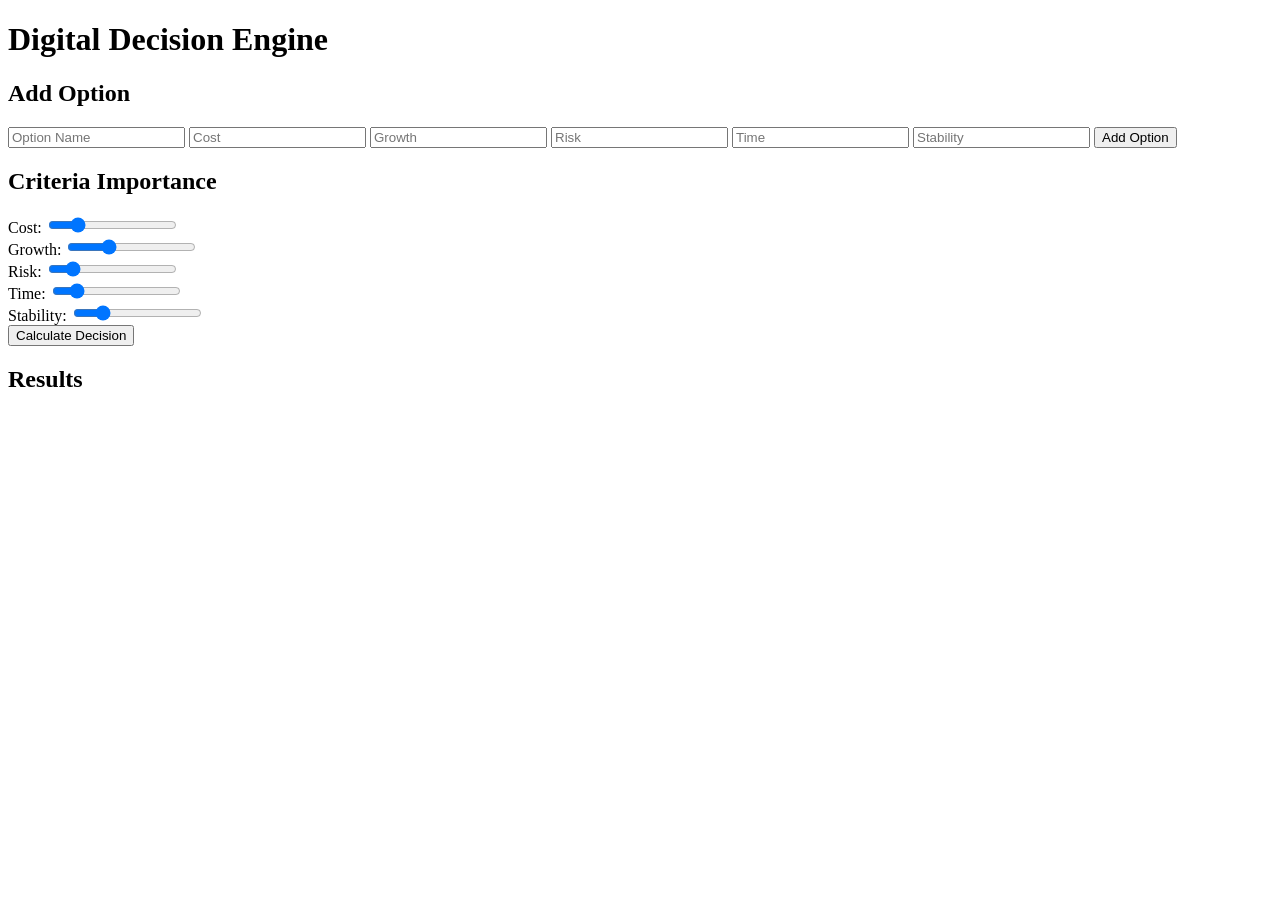
==== index.html @ e44c8241 "Initial commit" ====
<!DOCTYPE html>
<html lang="en">
<head>
  <meta charset="UTF-8">
  <title>Digital Decision Engine</title>
  <link rel="stylesheet" href="style.css">
</head>
<body>

<h1>Digital Decision Engine</h1>

<div class="panel">
  <h2>Add Option</h2>

  <input id="name" placeholder="Option Name">

  <input type="number" id="cost" placeholder="Cost">
  <input type="number" id="growth" placeholder="Growth">
  <input type="number" id="risk" placeholder="Risk">
  <input type="number" id="time" placeholder="Time">
  <input type="number" id="stability" placeholder="Stability">

  <button onclick="addOption()">Add Option</button>
</div>

<div class="panel">
  <h2>Criteria Importance</h2>

  Cost: <input type="range" id="wCost" min="0" max="1" step="0.05" value="0.2"><br>
  Growth: <input type="range" id="wGrowth" min="0" max="1" step="0.05" value="0.3"><br>
  Risk: <input type="range" id="wRisk" min="0" max="1" step="0.05" value="0.15"><br>
  Time: <input type="range" id="wTime" min="0" max="1" step="0.05" value="0.15"><br>
  Stability: <input type="range" id="wStability" min="0" max="1" step="0.05" value="0.2">
</div>

<button onclick="calculate()">Calculate Decision</button>

<div class="panel">
  <h2>Results</h2>
  <ul id="result"></ul>
</div>

<script src="app.js"></script>
</body>
</html>
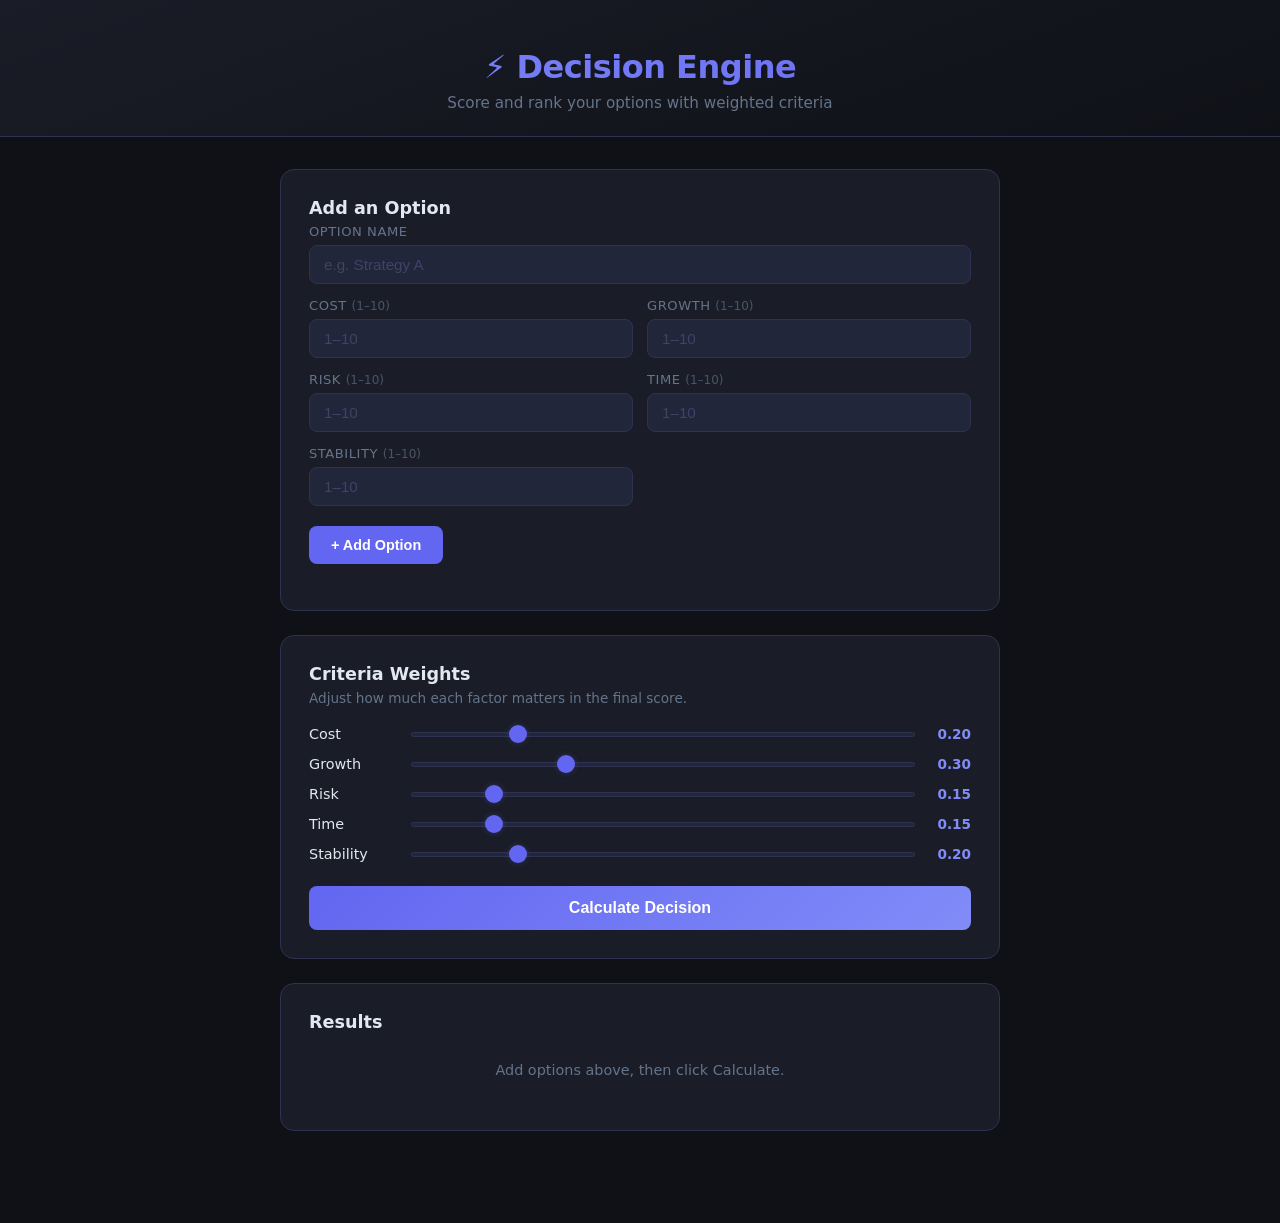
==== commit 71786eb2: "Redesign UI and fix results output" ====
--- a/index.html
+++ b/index.html
@@ -2,44 +2,96 @@
 <html lang="en">
 <head>
   <meta charset="UTF-8">
+  <meta name="viewport" content="width=device-width, initial-scale=1.0">
   <title>Digital Decision Engine</title>
-  <link rel="stylesheet" href="style.css">
+  <link rel="stylesheet" href="styles/main.css">
 </head>
 <body>
 
-<h1>Digital Decision Engine</h1>
+  <header>
+    <div class="logo">⚡ Decision Engine</div>
+    <p class="subtitle">Score and rank your options with weighted criteria</p>
+  </header>
 
-<div class="panel">
-  <h2>Add Option</h2>
+  <main>
 
-  <input id="name" placeholder="Option Name">
+    <!-- Add Option Panel -->
+    <section class="card" id="inputSection">
+      <h2>Add an Option</h2>
+      <div class="input-grid">
+        <div class="input-group full-width">
+          <label for="name">Option Name</label>
+          <input id="name" type="text" placeholder="e.g. Strategy A">
+        </div>
+        <div class="input-group">
+          <label for="cost">Cost <span class="hint">(1–10)</span></label>
+          <input id="cost" type="number" min="1" max="10" placeholder="1–10">
+        </div>
+        <div class="input-group">
+          <label for="growth">Growth <span class="hint">(1–10)</span></label>
+          <input id="growth" type="number" min="1" max="10" placeholder="1–10">
+        </div>
+        <div class="input-group">
+          <label for="risk">Risk <span class="hint">(1–10)</span></label>
+          <input id="risk" type="number" min="1" max="10" placeholder="1–10">
+        </div>
+        <div class="input-group">
+          <label for="time">Time <span class="hint">(1–10)</span></label>
+          <input id="time" type="number" min="1" max="10" placeholder="1–10">
+        </div>
+        <div class="input-group">
+          <label for="stability">Stability <span class="hint">(1–10)</span></label>
+          <input id="stability" type="number" min="1" max="10" placeholder="1–10">
+        </div>
+      </div>
+      <button onclick="addOption()">+ Add Option</button>
 
-  <input type="number" id="cost" placeholder="Cost">
-  <input type="number" id="growth" placeholder="Growth">
-  <input type="number" id="risk" placeholder="Risk">
-  <input type="number" id="time" placeholder="Time">
-  <input type="number" id="stability" placeholder="Stability">
+      <div id="optionsList" class="options-list"></div>
+    </section>
 
-  <button onclick="addOption()">Add Option</button>
-</div>
+    <!-- Weights Panel -->
+    <section class="card" id="weightsSection">
+      <h2>Criteria Weights</h2>
+      <p class="section-hint">Adjust how much each factor matters in the final score.</p>
+      <div class="sliders">
+        <div class="slider-row">
+          <label>Cost</label>
+          <input type="range" id="wCost" min="0" max="1" step="0.05" value="0.2" oninput="updateLabel(this,'lCost')">
+          <span class="slider-val" id="lCost">0.20</span>
+        </div>
+        <div class="slider-row">
+          <label>Growth</label>
+          <input type="range" id="wGrowth" min="0" max="1" step="0.05" value="0.3" oninput="updateLabel(this,'lGrowth')">
+          <span class="slider-val" id="lGrowth">0.30</span>
+        </div>
+        <div class="slider-row">
+          <label>Risk</label>
+          <input type="range" id="wRisk" min="0" max="1" step="0.05" value="0.15" oninput="updateLabel(this,'lRisk')">
+          <span class="slider-val" id="lRisk">0.15</span>
+        </div>
+        <div class="slider-row">
+          <label>Time</label>
+          <input type="range" id="wTime" min="0" max="1" step="0.05" value="0.15" oninput="updateLabel(this,'lTime')">
+          <span class="slider-val" id="lTime">0.15</span>
+        </div>
+        <div class="slider-row">
+          <label>Stability</label>
+          <input type="range" id="wStability" min="0" max="1" step="0.05" value="0.2" oninput="updateLabel(this,'lStability')">
+          <span class="slider-val" id="lStability">0.20</span>
+        </div>
+      </div>
+      <button class="btn-primary" onclick="calculate()">Calculate Decision</button>
+    </section>
 
-<div class="panel">
-  <h2>Criteria Importance</h2>
+    <!-- Results Panel -->
+    <section class="card" id="resultsSection">
+      <h2>Results</h2>
+      <div id="resultEmpty" class="empty-state">Add options above, then click Calculate.</div>
+      <ul id="result" class="results-list"></ul>
+    </section>
 
-  Cost: <input type="range" id="wCost" min="0" max="1" step="0.05" value="0.2"><br>
-  Growth: <input type="range" id="wGrowth" min="0" max="1" step="0.05" value="0.3"><br>
-  Risk: <input type="range" id="wRisk" min="0" max="1" step="0.05" value="0.15"><br>
-  Time: <input type="range" id="wTime" min="0" max="1" step="0.05" value="0.15"><br>
-  Stability: <input type="range" id="wStability" min="0" max="1" step="0.05" value="0.2">
-</div>
+  </main>
 
-<button onclick="calculate()">Calculate Decision</button>
-
-<div class="panel">
-  <h2>Results</h2>
-  <ul id="result"></ul>
-</div>
-
-<script src="app.js"></script>
+  <script src="app.js"></script>
 </body>
 </html>
--- a/styles/main.css
+++ b/styles/main.css
@@ -0,0 +1,343 @@
+/* ── Reset & Base ── */
+*, *::before, *::after { box-sizing: border-box; margin: 0; padding: 0; }
+
+:root {
+  --bg: #0f1117;
+  --surface: #1a1d27;
+  --surface2: #22263a;
+  --border: #2e3250;
+  --accent: #6366f1;
+  --accent-hover: #4f52d9;
+  --accent-glow: rgba(99,102,241,0.25);
+  --green: #22c55e;
+  --text: #e2e8f0;
+  --muted: #64748b;
+  --radius: 14px;
+}
+
+body {
+  font-family: 'Segoe UI', system-ui, sans-serif;
+  background: var(--bg);
+  color: var(--text);
+  min-height: 100vh;
+  padding-bottom: 60px;
+}
+
+/* ── Header ── */
+header {
+  text-align: center;
+  padding: 48px 20px 24px;
+  background: linear-gradient(160deg, #1a1d27 0%, #0f1117 100%);
+  border-bottom: 1px solid var(--border);
+}
+
+.logo {
+  font-size: 2rem;
+  font-weight: 700;
+  letter-spacing: -0.5px;
+  background: linear-gradient(135deg, #818cf8, #6366f1);
+  -webkit-background-clip: text;
+  -webkit-text-fill-color: transparent;
+  background-clip: text;
+}
+
+.subtitle {
+  color: var(--muted);
+  margin-top: 8px;
+  font-size: 0.95rem;
+}
+
+/* ── Main Layout ── */
+main {
+  max-width: 760px;
+  margin: 0 auto;
+  padding: 32px 20px;
+  display: flex;
+  flex-direction: column;
+  gap: 24px;
+}
+
+/* ── Card ── */
+.card {
+  background: var(--surface);
+  border: 1px solid var(--border);
+  border-radius: var(--radius);
+  padding: 28px;
+}
+
+.card h2 {
+  font-size: 1.1rem;
+  font-weight: 600;
+  margin-bottom: 6px;
+  color: var(--text);
+}
+
+.section-hint {
+  color: var(--muted);
+  font-size: 0.85rem;
+  margin-bottom: 20px;
+}
+
+/* ── Input Grid ── */
+.input-grid {
+  display: grid;
+  grid-template-columns: 1fr 1fr;
+  gap: 14px;
+  margin-bottom: 20px;
+}
+
+.input-group {
+  display: flex;
+  flex-direction: column;
+  gap: 6px;
+}
+
+.input-group.full-width {
+  grid-column: 1 / -1;
+}
+
+label {
+  font-size: 0.82rem;
+  color: var(--muted);
+  font-weight: 500;
+  text-transform: uppercase;
+  letter-spacing: 0.04em;
+}
+
+.hint {
+  font-size: 0.75rem;
+  color: #475569;
+  text-transform: none;
+  letter-spacing: 0;
+}
+
+input[type="text"],
+input[type="number"] {
+  background: var(--surface2);
+  border: 1px solid var(--border);
+  border-radius: 8px;
+  color: var(--text);
+  padding: 10px 14px;
+  font-size: 0.95rem;
+  outline: none;
+  transition: border-color 0.2s, box-shadow 0.2s;
+  width: 100%;
+}
+
+input[type="text"]:focus,
+input[type="number"]:focus {
+  border-color: var(--accent);
+  box-shadow: 0 0 0 3px var(--accent-glow);
+}
+
+input::placeholder { color: #3d4466; }
+
+/* ── Buttons ── */
+button {
+  background: var(--accent);
+  color: #fff;
+  border: none;
+  border-radius: 8px;
+  padding: 11px 22px;
+  font-size: 0.9rem;
+  font-weight: 600;
+  cursor: pointer;
+  transition: background 0.2s, transform 0.1s, box-shadow 0.2s;
+}
+
+button:hover {
+  background: var(--accent-hover);
+  box-shadow: 0 4px 16px var(--accent-glow);
+}
+
+button:active { transform: scale(0.97); }
+
+.btn-primary {
+  width: 100%;
+  padding: 13px;
+  font-size: 1rem;
+  margin-top: 24px;
+  background: linear-gradient(135deg, #6366f1, #818cf8);
+}
+
+/* ── Options List ── */
+.options-list {
+  margin-top: 18px;
+  display: flex;
+  flex-direction: column;
+  gap: 8px;
+}
+
+.option-tag {
+  display: flex;
+  align-items: center;
+  justify-content: space-between;
+  background: var(--surface2);
+  border: 1px solid var(--border);
+  border-radius: 8px;
+  padding: 10px 14px;
+  font-size: 0.88rem;
+  color: var(--text);
+}
+
+.option-tag .tag-name {
+  font-weight: 600;
+  color: #a5b4fc;
+}
+
+.option-tag .tag-scores {
+  color: var(--muted);
+  font-size: 0.8rem;
+}
+
+/* ── Sliders ── */
+.sliders {
+  display: flex;
+  flex-direction: column;
+  gap: 14px;
+}
+
+.slider-row {
+  display: grid;
+  grid-template-columns: 90px 1fr 44px;
+  align-items: center;
+  gap: 12px;
+}
+
+.slider-row label {
+  text-transform: none;
+  letter-spacing: 0;
+  font-size: 0.9rem;
+  color: var(--text);
+}
+
+input[type="range"] {
+  -webkit-appearance: none;
+  appearance: none;
+  height: 5px;
+  background: var(--surface2);
+  border-radius: 99px;
+  outline: none;
+  cursor: pointer;
+  border: 1px solid var(--border);
+}
+
+input[type="range"]::-webkit-slider-thumb {
+  -webkit-appearance: none;
+  width: 18px;
+  height: 18px;
+  border-radius: 50%;
+  background: var(--accent);
+  box-shadow: 0 0 6px var(--accent-glow);
+  cursor: pointer;
+  transition: transform 0.15s;
+}
+
+input[type="range"]::-webkit-slider-thumb:hover { transform: scale(1.2); }
+
+.slider-val {
+  font-size: 0.85rem;
+  color: #818cf8;
+  font-weight: 600;
+  text-align: right;
+}
+
+/* ── Results ── */
+.results-list {
+  list-style: none;
+  display: flex;
+  flex-direction: column;
+  gap: 12px;
+  margin-top: 16px;
+}
+
+.result-item {
+  background: var(--surface2);
+  border: 1px solid var(--border);
+  border-radius: 10px;
+  padding: 14px 18px;
+  position: relative;
+  overflow: hidden;
+}
+
+.result-item.rank-1 {
+  border-color: #facc15;
+  background: linear-gradient(135deg, #1e1a0e 0%, var(--surface2) 100%);
+}
+
+.result-item.rank-1::before {
+  content: '🏆';
+  position: absolute;
+  right: 16px;
+  top: 50%;
+  transform: translateY(-50%);
+  font-size: 1.4rem;
+}
+
+.result-meta {
+  display: flex;
+  justify-content: space-between;
+  align-items: center;
+  margin-bottom: 8px;
+}
+
+.result-rank {
+  font-size: 0.75rem;
+  color: var(--muted);
+  font-weight: 600;
+  text-transform: uppercase;
+  letter-spacing: 0.06em;
+}
+
+.result-name {
+  font-size: 1rem;
+  font-weight: 700;
+  color: var(--text);
+}
+
+.result-score {
+  font-size: 1.1rem;
+  font-weight: 700;
+  color: var(--green);
+}
+
+.score-bar-bg {
+  height: 5px;
+  background: var(--border);
+  border-radius: 99px;
+  overflow: hidden;
+}
+
+.score-bar-fill {
+  height: 100%;
+  border-radius: 99px;
+  background: linear-gradient(90deg, #6366f1, #22c55e);
+  transition: width 0.6s ease;
+}
+
+/* ── Responsive ── */
+@media (max-width: 520px) {
+  .input-grid { grid-template-columns: 1fr; }
+  .input-group.full-width { grid-column: 1; }
+  .slider-row { grid-template-columns: 70px 1fr 36px; }
+}
+
+/* ── Shake animation for invalid inputs ── */
+@keyframes shake {
+  0%, 100% { transform: translateX(0); }
+  25%       { transform: translateX(-6px); }
+  75%       { transform: translateX(6px); }
+}
+
+input.shake-target {
+  border-color: #ef4444 !important;
+  box-shadow: 0 0 0 3px rgba(239,68,68,0.2) !important;
+}
+
+/* ── Empty state ── */
+.empty-state {
+  text-align: center;
+  color: var(--muted);
+  font-size: 0.9rem;
+  padding: 24px 0 8px;
+}
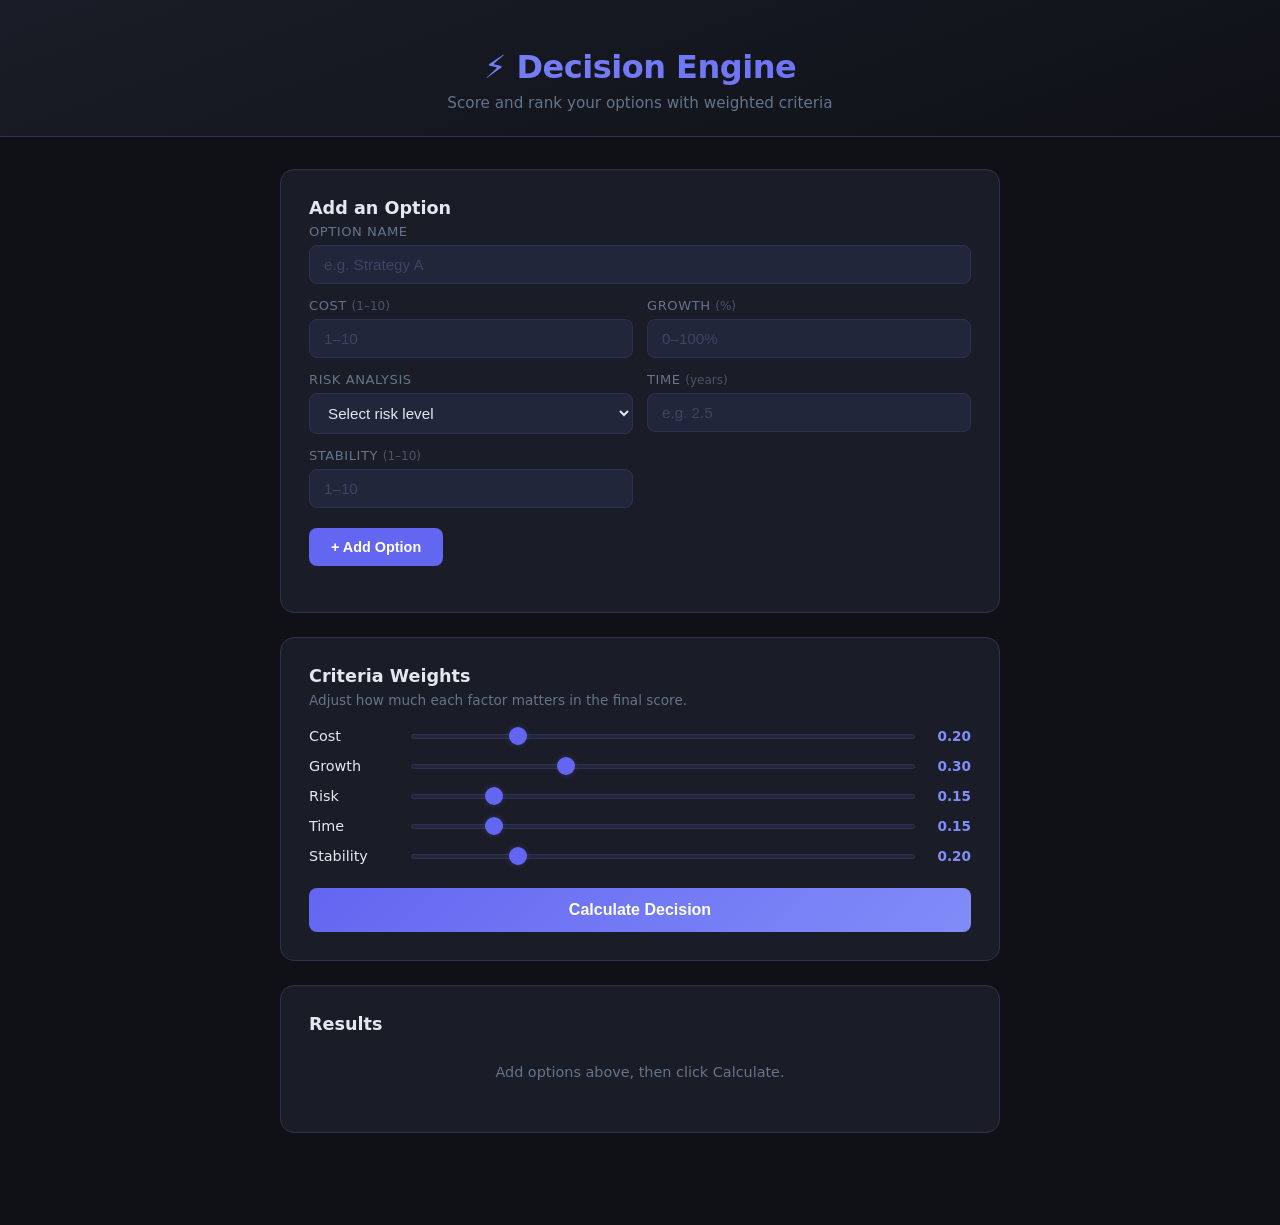
==== commit 33af14cc: "Growth as %, Time in years, Risk as dropdown with analysis" ====
--- a/index.html
+++ b/index.html
@@ -28,16 +28,22 @@
           <input id="cost" type="number" min="1" max="10" placeholder="1–10">
         </div>
         <div class="input-group">
-          <label for="growth">Growth <span class="hint">(1–10)</span></label>
-          <input id="growth" type="number" min="1" max="10" placeholder="1–10">
+          <label for="growth">Growth <span class="hint">(%)</span></label>
+          <input id="growth" type="number" min="0" max="100" placeholder="0–100%">
         </div>
         <div class="input-group">
-          <label for="risk">Risk <span class="hint">(1–10)</span></label>
-          <input id="risk" type="number" min="1" max="10" placeholder="1–10">
+          <label for="risk">Risk Analysis</label>
+          <select id="risk">
+            <option value="" disabled selected>Select risk level</option>
+            <option value="2">🟢 Low</option>
+            <option value="5">🟡 Medium</option>
+            <option value="8">🔴 High</option>
+            <option value="10">🚨 Critical</option>
+          </select>
         </div>
         <div class="input-group">
-          <label for="time">Time <span class="hint">(1–10)</span></label>
-          <input id="time" type="number" min="1" max="10" placeholder="1–10">
+          <label for="time">Time <span class="hint">(years)</span></label>
+          <input id="time" type="number" min="0.5" max="30" step="0.5" placeholder="e.g. 2.5">
         </div>
         <div class="input-group">
           <label for="stability">Stability <span class="hint">(1–10)</span></label>
--- a/styles/main.css
+++ b/styles/main.css
@@ -341,3 +341,31 @@
   font-size: 0.9rem;
   padding: 24px 0 8px;
 }
+
+/* ── Select dropdown ── */
+select {
+  background: var(--surface2);
+  border: 1px solid var(--border);
+  border-radius: 8px;
+  color: var(--text);
+  padding: 10px 14px;
+  font-size: 0.95rem;
+  outline: none;
+  cursor: pointer;
+  width: 100%;
+  transition: border-color 0.2s, box-shadow 0.2s;
+}
+
+select:focus {
+  border-color: var(--accent);
+  box-shadow: 0 0 0 3px var(--accent-glow);
+}
+
+/* ── Risk label in results ── */
+.result-risk {
+  font-size: 0.78rem;
+  font-weight: 600;
+  margin-top: 2px;
+  text-transform: uppercase;
+  letter-spacing: 0.05em;
+}
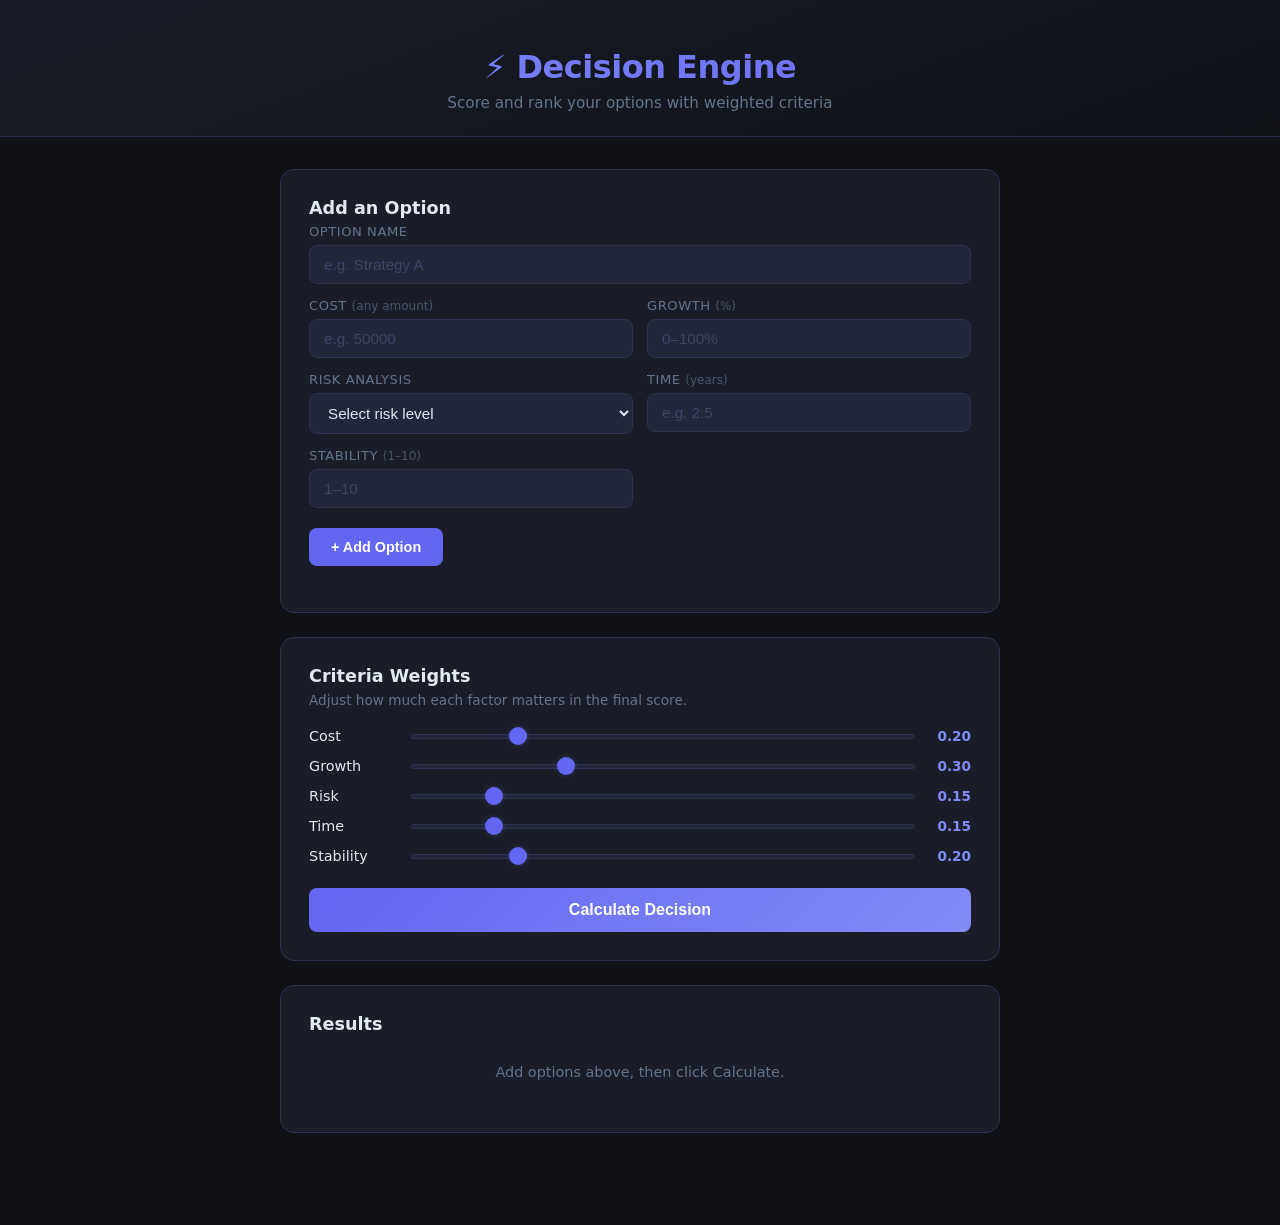
==== commit 393381de: "Cost now accepts any value, normalized for scoring" ====
--- a/index.html
+++ b/index.html
@@ -24,8 +24,8 @@
           <input id="name" type="text" placeholder="e.g. Strategy A">
         </div>
         <div class="input-group">
-          <label for="cost">Cost <span class="hint">(1–10)</span></label>
-          <input id="cost" type="number" min="1" max="10" placeholder="1–10">
+          <label for="cost">Cost <span class="hint">(any amount)</span></label>
+          <input id="cost" type="number" min="0" placeholder="e.g. 50000">
         </div>
         <div class="input-group">
           <label for="growth">Growth <span class="hint">(%)</span></label>
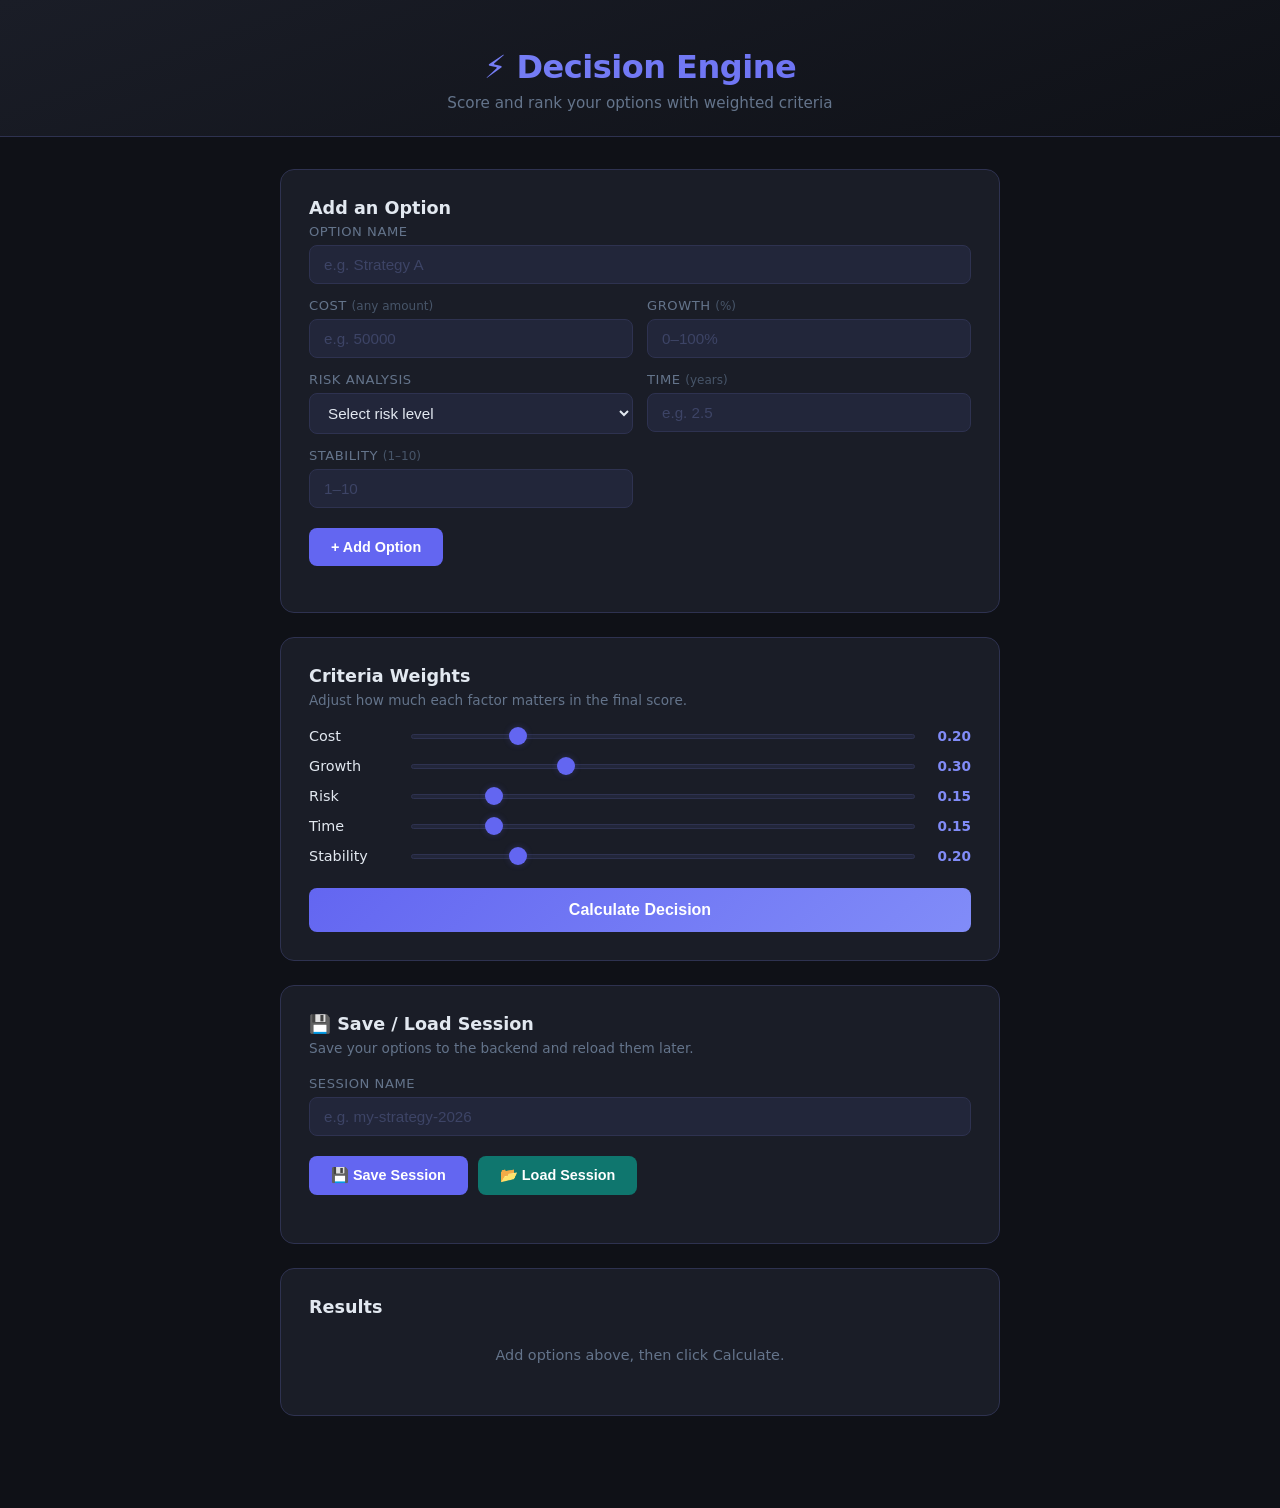
==== commit 3adca2a6: "Add AI recommendations and FastAPI backend with session save/load" ====
--- a/index.html
+++ b/index.html
@@ -89,6 +89,23 @@
       <button class="btn-primary" onclick="calculate()">Calculate Decision</button>
     </section>
 
+    <!-- Save / Load Session -->
+    <section class="card" id="sessionSection">
+      <h2>💾 Save / Load Session</h2>
+      <p class="section-hint">Save your options to the backend and reload them later.</p>
+      <div class="input-grid">
+        <div class="input-group full-width">
+          <label for="sessionId">Session Name</label>
+          <input id="sessionId" type="text" placeholder="e.g. my-strategy-2026">
+        </div>
+      </div>
+      <div style="display:flex;gap:10px;flex-wrap:wrap;">
+        <button onclick="saveSession()">💾 Save Session</button>
+        <button onclick="loadSession()" style="background:#0f766e;">📂 Load Session</button>
+      </div>
+      <div id="sessionMsg" class="section-hint" style="margin-top:10px;"></div>
+    </section>
+
     <!-- Results Panel -->
     <section class="card" id="resultsSection">
       <h2>Results</h2>
--- a/styles/main.css
+++ b/styles/main.css
@@ -369,3 +369,35 @@
   text-transform: uppercase;
   letter-spacing: 0.05em;
 }
+
+/* ── AI Recommendation Box ── */
+.ai-box {
+  margin-top: 20px;
+  background: linear-gradient(135deg, #1e1a2e, #1a1d27);
+  border: 1px solid #4f46e5;
+  border-radius: 10px;
+  padding: 18px 20px;
+}
+
+.ai-header {
+  font-size: 0.95rem;
+  font-weight: 700;
+  color: #a5b4fc;
+  margin-bottom: 10px;
+  letter-spacing: 0.03em;
+}
+
+.ai-insights {
+  list-style: none;
+  display: flex;
+  flex-direction: column;
+  gap: 8px;
+}
+
+.ai-insights li {
+  font-size: 0.88rem;
+  color: var(--text);
+  padding-left: 10px;
+  border-left: 2px solid #6366f1;
+  line-height: 1.5;
+}
